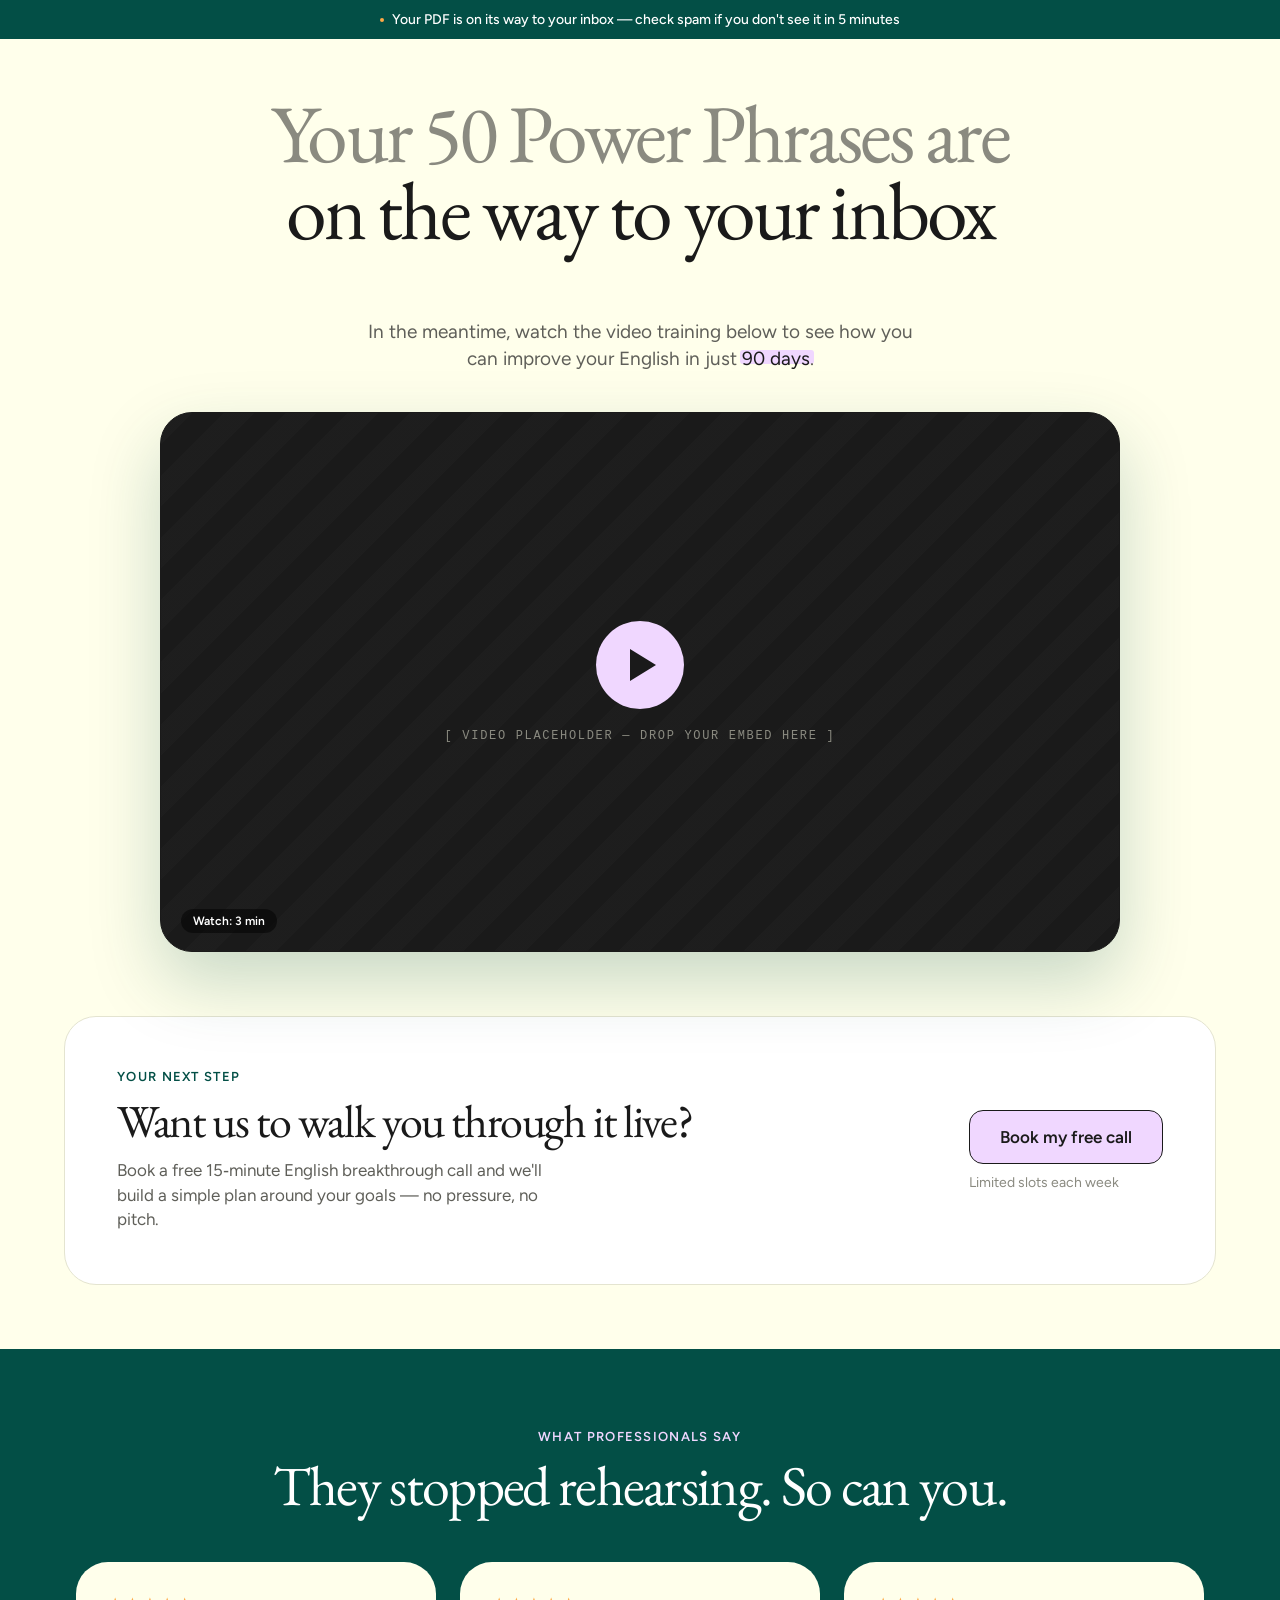
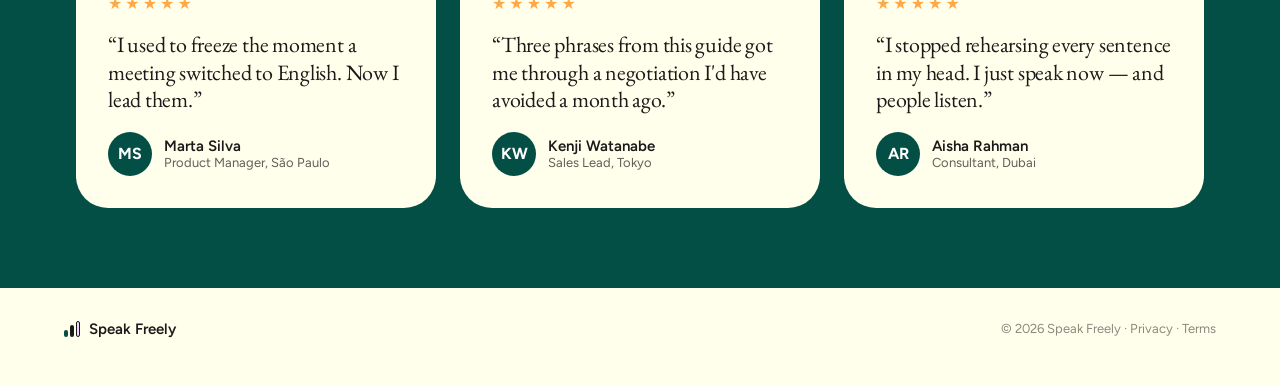
==== 50-power-phrases-thank-you/index.html @ 9af1ce73 "Restructure funnel URLs to descriptive paths Move each page into a folder so Vercel serves it at a c" ====
<!DOCTYPE html>
<html lang="en">
<head>
<meta charset="utf-8" />
<meta name="viewport" content="width=device-width, initial-scale=1" />
<title>You're in — Speak Freely</title>
<meta name="description" content="Your PDF is on its way. Watch this quick video first, then book your free English breakthrough call." />
<link rel="preconnect" href="https://fonts.googleapis.com" />
<link rel="preconnect" href="https://fonts.gstatic.com" crossorigin />
<link href="https://fonts.googleapis.com/css2?family=EB+Garamond:ital,wght@0,400;0,500;1,400&family=Figtree:wght@400;500;600;700&display=swap" rel="stylesheet" />
<link rel="stylesheet" href="/styles.css" />
<style>
  /* Survey popup: wider panel, minimal padding, scrolls if taller than viewport */
  .modal-panel--survey {
    max-width: 620px;
    padding: 44px 16px 16px;
    max-height: 92vh;
    overflow-y: auto;
  }
  .modal-panel--survey iframe { display: block; width: 100%; border: none; min-height: 480px; }
</style>
<!-- Agenci.io external tracking -->
<script
  src="https://app.englishwithsamar.com/js/external-tracking.js"
  data-tracking-id="tk_37529f232c7f46e1adb16443847253c5"></script>
</head>
<body>

  <!-- Announcement banner -->
  <div class="announcement-bar">
    <span class="announcement-bar__dot"></span>
    <span>Your PDF is on its way to your inbox — check spam if you don't see it in 5 minutes</span>
  </div>

  <!-- Hero -->
  <section class="hero hero--centered">
    <h1 class="hero__headline">
      <span class="tone-muted">Your 50 Power Phrases are </span><span class="tone-ink">on the way to your inbox</span>
    </h1>
    <p class="hero__subtext">In the meantime, watch the video training below to see how you can improve your English in just <span class="tone-ink highlight">90 days<span class="highlight__mark"></span></span>.</p>
  </section>

  <!-- Video placeholder -->
  <section class="video-section">
    <div class="video-card">
      <div class="video-card__stripes"></div>
      <div class="video-card__center">
        <button type="button" class="play-button" aria-label="Play video">
          <span class="play-button__icon"></span>
        </button>
        <div class="video-card__label">[ video placeholder — drop your embed here ]</div>
      </div>
      <div class="video-card__duration">Watch: 3 min</div>
    </div>
  </section>

  <!-- Primary CTA -->
  <section class="container cta-section">
    <div class="cta-card">
      <div class="cta-card__copy">
        <div class="eyebrow cta-card__eyebrow">Your next step</div>
        <h2 class="cta-card__heading">Want us to walk you through it live?</h2>
        <p class="cta-card__text">Book a free 15‑minute English breakthrough call and we'll build a simple plan around your goals — no pressure, no pitch.</p>
      </div>
      <div class="cta-card__action">
        <button type="button" class="btn btn--primary btn--xl" data-open-survey>Book my free call</button>
        <span class="cta-card__slots">Limited slots each week</span>
      </div>
    </div>
  </section>

  <!-- Testimonials -->
  <section class="band-teal">
    <div class="band-teal__inner">
      <div class="band-teal__head">
        <div class="band-teal__eyebrow">What professionals say</div>
        <h2 class="band-teal__heading">They stopped rehearsing. So can you.</h2>
      </div>
      <div class="testimonial-grid">
        <figure class="testimonial-card">
          <div class="testimonial-card__stars">&#9733;&#9733;&#9733;&#9733;&#9733;</div>
          <blockquote class="testimonial-card__quote">&#8220;I used to freeze the moment a meeting switched to English. Now I lead them.&#8221;</blockquote>
          <figcaption class="testimonial-card__author">
            <span class="testimonial-card__avatar">MS</span>
            <span>
              <span class="testimonial-card__name">Marta Silva</span>
              <span class="testimonial-card__role">Product Manager, S&#227;o Paulo</span>
            </span>
          </figcaption>
        </figure>
        <figure class="testimonial-card">
          <div class="testimonial-card__stars">&#9733;&#9733;&#9733;&#9733;&#9733;</div>
          <blockquote class="testimonial-card__quote">&#8220;Three phrases from this guide got me through a negotiation I'd have avoided a month ago.&#8221;</blockquote>
          <figcaption class="testimonial-card__author">
            <span class="testimonial-card__avatar">KW</span>
            <span>
              <span class="testimonial-card__name">Kenji Watanabe</span>
              <span class="testimonial-card__role">Sales Lead, Tokyo</span>
            </span>
          </figcaption>
        </figure>
        <figure class="testimonial-card">
          <div class="testimonial-card__stars">&#9733;&#9733;&#9733;&#9733;&#9733;</div>
          <blockquote class="testimonial-card__quote">&#8220;I stopped rehearsing every sentence in my head. I just speak now — and people listen.&#8221;</blockquote>
          <figcaption class="testimonial-card__author">
            <span class="testimonial-card__avatar">AR</span>
            <span>
              <span class="testimonial-card__name">Aisha Rahman</span>
              <span class="testimonial-card__role">Consultant, Dubai</span>
            </span>
          </figcaption>
        </figure>
      </div>
    </div>
  </section>

  <!-- Footer -->
  <footer class="site-footer">
    <span class="brand">
      <span class="brand-mark"><span></span><span></span><span></span></span>
      Speak Freely
    </span>
    <div class="site-footer__meta">&#169; 2026 Speak Freely &#183; Privacy &#183; Terms</div>
  </footer>

  <!-- Booking survey popup -->
  <div class="modal-overlay" id="survey-modal" data-backdrop-close>
    <div class="modal-panel modal-panel--survey">
      <button type="button" class="modal-close" aria-label="Close" data-close-survey>&#215;</button>
      <iframe src="https://app.englishwithsamar.com/widget/survey/qlJQNj9iGqK8BM5xyDX7"
        style="border:none;width:100%;" scrolling="no"
        id="qlJQNj9iGqK8BM5xyDX7" title="survey"></iframe>
    </div>
  </div>
  <script src="https://app.englishwithsamar.com/js/form_embed.js"></script>
  <script>
    (function () {
      var modal = document.getElementById('survey-modal');
      function openSurvey() { modal.classList.add('is-open'); document.body.style.overflow = 'hidden'; }
      function closeSurvey() { modal.classList.remove('is-open'); document.body.style.overflow = ''; }

      document.querySelectorAll('[data-open-survey]').forEach(function (el) {
        el.addEventListener('click', openSurvey);
      });
      document.querySelectorAll('[data-close-survey]').forEach(function (el) {
        el.addEventListener('click', closeSurvey);
      });
      modal.addEventListener('click', function (e) { if (e.target === modal) closeSurvey(); });
      document.addEventListener('keydown', function (e) {
        if (e.key === 'Escape' && modal.classList.contains('is-open')) closeSurvey();
      });
    })();
  </script>

</body>
</html>
---- styles.css ----
/* Wispr Flow editorial system — shared styles for the Speak Freely lead-magnet funnel */

:root {
  --color-cream: #ffffeb;
  --color-ink: #1a1a1a;
  --color-white: #ffffff;
  --color-stone: #e4e4d0;
  --color-graphite: #8a8a80;
  --color-smoke: #5f5f59;
  --color-teal: #034f46;
  --color-lavender: #f0d7ff;
  --color-amber: #ffa946;

  --font-sans: 'Figtree', system-ui, -apple-system, BlinkMacSystemFont, "Segoe UI", Roboto, sans-serif;
  --font-serif: 'EB Garamond', serif;

  --radius-btn: 14px;
  --radius-card: 32px;
  --radius-badge: 1000px;
  --radius-modal: 24px;
  --radius-book: 20px;
  --radius-list-item: 16px;
}

* { box-sizing: border-box; }
html, body { margin: 0; padding: 0; }
body {
  background: var(--color-cream);
  color: var(--color-ink);
  font-family: var(--font-sans);
  overflow-x: hidden;
  -webkit-font-smoothing: antialiased;
}
a { color: inherit; }
button { font-family: inherit; }

.container {
  max-width: 1200px;
  margin: 0 auto;
  padding: 0 24px;
}

/* Animations */
@keyframes floatOrb {
  0%, 100% { transform: translateY(0) rotate(0deg); }
  50% { transform: translateY(-14px) rotate(6deg); }
}
@keyframes spinSlow {
  from { transform: rotate(0deg); }
  to { transform: rotate(360deg); }
}
@keyframes wavePulse {
  0%, 100% { transform: scaleY(0.35); }
  50% { transform: scaleY(1); }
}
@keyframes pulsePlay {
  0%, 100% { transform: scale(1); box-shadow: 0 0 0 0 rgba(240, 215, 255, .5); }
  50% { transform: scale(1.05); box-shadow: 0 0 0 18px rgba(240, 215, 255, 0); }
}

/* Announcement banner */
.announcement-bar {
  background: var(--color-teal);
  color: var(--color-white);
  font-size: 14px;
  font-weight: 500;
  text-align: center;
  padding: 11px 20px;
  display: flex;
  align-items: center;
  justify-content: center;
  gap: 8px;
}
.announcement-bar__muted { opacity: .75; }
.announcement-bar__dot {
  width: 4px;
  height: 4px;
  border-radius: 50%;
  background: var(--color-amber);
  display: inline-block;
  flex-shrink: 0;
}

/* Nav */
.nav-wrap { padding: 18px 24px 0; }
.navbar {
  max-width: 1200px;
  margin: 0 auto;
  background: var(--color-white);
  border: 1px solid var(--color-stone);
  border-radius: var(--radius-btn);
  box-shadow: 0 2px 8px rgba(0, 0, 0, .06);
  display: flex;
  align-items: center;
  justify-content: space-between;
  padding: 10px 12px 10px 18px;
}
.brand {
  display: flex;
  align-items: center;
  gap: 9px;
  font-weight: 600;
  font-size: 17px;
  text-decoration: none;
  color: var(--color-ink);
}
.brand-mark {
  display: flex;
  align-items: flex-end;
  gap: 2.5px;
  height: 18px;
}
.brand-mark span {
  width: 4px;
  border-radius: 2px;
  display: block;
}
.brand-mark span:nth-child(1) { height: 8px; background: var(--color-teal); }
.brand-mark span:nth-child(2) { height: 14px; background: var(--color-ink); }
.brand-mark span:nth-child(3) { height: 18px; background: var(--color-lavender); border: 1px solid var(--color-ink); }

.site-footer .brand { font-size: 15px; }
.site-footer .brand-mark { height: 16px; }
.site-footer .brand-mark span { width: 3.5px; }
.site-footer .brand-mark span:nth-child(1) { height: 7px; }
.site-footer .brand-mark span:nth-child(2) { height: 12px; }
.site-footer .brand-mark span:nth-child(3) { height: 16px; }

/* Buttons */
.btn {
  font-family: inherit;
  font-weight: 600;
  border-radius: var(--radius-btn);
  cursor: pointer;
  text-decoration: none;
  display: inline-flex;
  align-items: center;
  justify-content: center;
  border: 1px solid var(--color-ink);
}
.btn--primary {
  background: var(--color-lavender);
  color: var(--color-ink);
}
.btn--ghost {
  background: transparent;
  color: var(--color-ink);
}
.btn--sm { padding: 10px 18px; font-size: 14px; }
.btn--lg { padding: 16px 28px; font-size: 17px; }
.btn--xl { padding: 16px 30px; font-size: 17px; }
.btn--block { width: 100%; height: 54px; margin-top: 4px; }

/* Badges */
.badge-outline {
  display: inline-flex;
  align-items: center;
  gap: 8px;
  border: 1px solid var(--color-ink);
  border-radius: var(--radius-badge);
  padding: 6px 14px;
  font-size: 13px;
  font-weight: 600;
  letter-spacing: .08em;
  text-transform: uppercase;
}
.badge-outline__dot {
  width: 7px;
  height: 7px;
  border-radius: 50%;
  background: var(--color-teal);
  display: inline-block;
  flex-shrink: 0;
}
.badge-fill {
  display: inline-flex;
  align-items: center;
  gap: 9px;
  background: var(--color-teal);
  color: var(--color-white);
  border-radius: var(--radius-badge);
  padding: 8px 16px;
  font-size: 13px;
  font-weight: 600;
  letter-spacing: .06em;
  text-transform: uppercase;
}
.badge-fill__check {
  width: 18px;
  height: 18px;
  border-radius: 50%;
  background: var(--color-lavender);
  color: var(--color-ink);
  display: flex;
  align-items: center;
  justify-content: center;
  font-size: 12px;
  font-weight: 700;
  flex-shrink: 0;
}

.eyebrow {
  font-size: 13px;
  font-weight: 600;
  letter-spacing: .1em;
  text-transform: uppercase;
  color: var(--color-teal);
}

/* Headline helpers */
h1, h2, h3 {
  font-family: var(--font-serif);
  font-weight: 400;
  margin: 0;
}
.tone-muted { color: var(--color-graphite); }
.tone-ink { color: var(--color-ink); }
.highlight {
  position: relative;
  white-space: nowrap;
}
.highlight__mark {
  position: absolute;
  left: -2px;
  right: -4px;
  bottom: 6px;
  height: 14px;
  background: var(--color-lavender);
  z-index: -1;
  border-radius: 3px;
}

/* Hero */
.hero {
  display: flex;
  flex-wrap: wrap;
  align-items: center;
  gap: 48px;
  padding: 56px 24px 40px;
}
.hero__copy { flex: 1 1 440px; min-width: 300px; }
.hero__headline {
  font-size: clamp(42px, 6vw, 76px);
  line-height: .95;
  letter-spacing: -0.03em;
  margin: 0 0 24px;
}
.hero__subtext {
  font-size: 19px;
  line-height: 1.4;
  color: var(--color-smoke);
  max-width: 520px;
  margin: 0 0 30px;
}
.hero__actions {
  display: flex;
  flex-wrap: wrap;
  align-items: center;
  gap: 14px;
}
.hero__note {
  font-size: 14px;
  color: var(--color-graphite);
}

/* Book mockup */
.hero__visual {
  flex: 1 1 360px;
  min-width: 280px;
  display: flex;
  justify-content: center;
  position: relative;
}
.book-orb {
  position: absolute;
  width: 340px;
  height: 340px;
  border-radius: 1600px;
  background: var(--color-lavender);
  z-index: 0;
  animation: floatOrb 9s ease-in-out infinite;
}
.book-orbit-text {
  position: absolute;
  top: -6px;
  right: 14px;
  width: 96px;
  height: 96px;
  z-index: 2;
  animation: spinSlow 26s linear infinite;
}
.book-cover {
  position: relative;
  z-index: 1;
  width: 260px;
  aspect-ratio: 130 / 172;
  background: var(--color-ink);
  border-radius: var(--radius-book);
  box-shadow: 0 30px 60px rgba(3, 79, 70, .28);
  display: flex;
  flex-direction: column;
  justify-content: space-between;
  padding: 26px 22px;
  color: var(--color-white);
}
.book-cover__top {
  display: flex;
  align-items: center;
  justify-content: space-between;
}
.book-cover__label {
  font-size: 11px;
  font-weight: 600;
  letter-spacing: .14em;
  text-transform: uppercase;
  color: var(--color-lavender);
}
.book-cover__wave {
  width: 26px;
  height: 26px;
  display: flex;
  align-items: flex-end;
  justify-content: center;
  gap: 2px;
}
.book-cover__wave span {
  width: 3px;
  border-radius: 2px;
  animation: wavePulse 1.2s ease-in-out infinite;
}
.book-cover__wave span:nth-child(1) { height: 9px; background: var(--color-amber); }
.book-cover__wave span:nth-child(2) { height: 16px; background: var(--color-lavender); animation-delay: .2s; }
.book-cover__wave span:nth-child(3) { height: 12px; background: var(--color-white); animation-delay: .4s; }
.book-cover__title {
  font-family: var(--font-serif);
  font-size: 34px;
  line-height: .98;
  letter-spacing: -0.02em;
  margin-bottom: 10px;
}
.book-cover__subtitle {
  font-size: 13px;
  color: var(--color-graphite);
  line-height: 1.4;
}

/* What's inside */
.inside-section {
  display: flex;
  flex-wrap: wrap;
  gap: 48px;
  padding: 40px 24px 64px;
}
.inside__intro { flex: 1 1 300px; min-width: 260px; }
.inside__eyebrow { margin-bottom: 16px; }
.inside__heading {
  font-size: clamp(34px, 4.4vw, 52px);
  line-height: 1.0;
  letter-spacing: -0.03em;
  margin: 0 0 20px;
}
.inside__text {
  font-size: 17px;
  line-height: 1.45;
  color: var(--color-smoke);
  max-width: 420px;
  margin: 0;
}
.benefits-list {
  flex: 1 1 420px;
  min-width: 300px;
  list-style: none;
  padding: 0;
  margin: 0;
  display: flex;
  flex-direction: column;
  gap: 12px;
}
.benefits-list li {
  display: flex;
  gap: 16px;
  align-items: flex-start;
  background: var(--color-white);
  border: 1px solid var(--color-stone);
  border-radius: var(--radius-list-item);
  padding: 18px 20px;
}
.benefit-check {
  flex-shrink: 0;
  width: 26px;
  height: 26px;
  border-radius: 50%;
  background: var(--color-teal);
  color: var(--color-white);
  display: flex;
  align-items: center;
  justify-content: center;
  font-size: 14px;
  font-weight: 700;
}
.benefit-text {
  font-size: 16px;
  line-height: 1.4;
  color: var(--color-ink);
}

/* Dark band */
.band-dark {
  background: var(--color-ink);
  color: var(--color-white);
}
.band-dark__inner {
  max-width: 1000px;
  margin: 0 auto;
  padding: 80px 24px;
  text-align: center;
}
.band-dark__heading {
  font-size: clamp(36px, 5.2vw, 66px);
  line-height: 1.0;
  letter-spacing: -0.03em;
  margin: 0 0 26px;
}
.band-dark__text {
  font-size: 19px;
  line-height: 1.45;
  color: var(--color-graphite);
  max-width: 600px;
  margin: 0 auto 36px;
}
.band-dark__caption {
  font-size: 14px;
  color: var(--color-smoke);
  margin-top: 14px;
}

/* Footer */
.site-footer {
  max-width: 1200px;
  margin: 0 auto;
  padding: 32px 24px 48px;
  display: flex;
  flex-wrap: wrap;
  gap: 12px;
  align-items: center;
  justify-content: space-between;
}
.site-footer__meta {
  font-size: 13px;
  color: var(--color-graphite);
}

/* Modal */
.modal-overlay {
  position: fixed;
  inset: 0;
  background: rgba(26, 26, 26, .55);
  z-index: 9999;
  display: none;
  align-items: center;
  justify-content: center;
  padding: 20px;
}
.modal-overlay.is-open { display: flex; }
.modal-panel {
  background: var(--color-cream);
  border: 1px solid var(--color-ink);
  border-radius: var(--radius-modal);
  max-width: 440px;
  width: 100%;
  padding: 32px 28px;
  position: relative;
}
.modal-close {
  position: absolute;
  top: 14px;
  right: 16px;
  border: none;
  background: transparent;
  font-size: 26px;
  line-height: 1;
  cursor: pointer;
  color: var(--color-graphite);
}
.modal-eyebrow { margin-bottom: 10px; }
.modal-title {
  font-size: 30px;
  line-height: 1.0;
  letter-spacing: -0.02em;
  margin: 0 0 8px;
}
.modal-text {
  font-size: 15px;
  line-height: 1.4;
  color: var(--color-smoke);
  margin: 0 0 20px;
}
.modal-form {
  display: flex;
  flex-direction: column;
  gap: 10px;
}
.form-input {
  height: 50px;
  border: 1px solid var(--color-graphite);
  border-radius: var(--radius-btn);
  padding: 0 16px;
  font-size: 16px;
  font-family: inherit;
  background: var(--color-white);
  color: var(--color-ink);
  width: 100%;
}
.form-note {
  font-size: 12px;
  color: var(--color-graphite);
  text-align: center;
  margin: 6px 0 0;
}

/* Thank-you: video card */
.video-section { padding: 8px 24px 24px; }
.video-card {
  max-width: 960px;
  margin: 0 auto;
  position: relative;
  width: 100%;
  aspect-ratio: 16 / 9;
  background: var(--color-ink);
  border-radius: var(--radius-card);
  overflow: hidden;
  border: 1px solid var(--color-ink);
  box-shadow: 0 30px 70px rgba(3, 79, 70, .22);
}
.video-card__stripes {
  position: absolute;
  inset: 0;
  background: repeating-linear-gradient(135deg, #202020 0, #202020 22px, #1a1a1a 22px, #1a1a1a 44px);
  opacity: .6;
}
.video-card__center {
  position: absolute;
  inset: 0;
  display: flex;
  flex-direction: column;
  align-items: center;
  justify-content: center;
  gap: 20px;
}
.play-button {
  width: 88px;
  height: 88px;
  border-radius: 50%;
  border: none;
  background: var(--color-lavender);
  cursor: pointer;
  display: flex;
  align-items: center;
  justify-content: center;
  animation: pulsePlay 2.4s ease-in-out infinite;
}
.play-button__icon {
  width: 0;
  height: 0;
  border-top: 16px solid transparent;
  border-bottom: 16px solid transparent;
  border-left: 26px solid var(--color-ink);
  margin-left: 6px;
  display: block;
}
.video-card__label {
  font-family: ui-monospace, monospace;
  font-size: 12px;
  letter-spacing: .14em;
  text-transform: uppercase;
  color: var(--color-graphite);
}
.video-card__duration {
  position: absolute;
  left: 20px;
  bottom: 18px;
  background: rgba(0, 0, 0, .5);
  color: var(--color-white);
  font-size: 12px;
  font-weight: 600;
  padding: 5px 12px;
  border-radius: var(--radius-badge);
}

/* Thank-you: CTA card */
.cta-section { padding: 40px 24px 64px; }
.cta-card {
  background: var(--color-white);
  border: 1px solid var(--color-stone);
  border-radius: var(--radius-card);
  padding: clamp(28px, 5vw, 52px);
  display: flex;
  flex-wrap: wrap;
  align-items: center;
  gap: 32px;
  justify-content: space-between;
}
.cta-card__copy { flex: 1 1 360px; min-width: 280px; }
.cta-card__eyebrow { margin-bottom: 14px; }
.cta-card__heading {
  font-size: clamp(30px, 3.8vw, 46px);
  line-height: 1.0;
  letter-spacing: -0.03em;
  margin: 0 0 14px;
}
.cta-card__text {
  font-size: 17px;
  line-height: 1.45;
  color: var(--color-smoke);
  max-width: 440px;
  margin: 0;
}
.cta-card__action {
  flex: 0 0 auto;
  display: flex;
  flex-direction: column;
  align-items: flex-start;
  gap: 10px;
}
.cta-card__slots {
  font-size: 14px;
  color: var(--color-graphite);
}

/* Thank-you: testimonials */
.band-teal {
  background: var(--color-teal);
  color: var(--color-white);
}
.band-teal__inner {
  max-width: 1200px;
  margin: 0 auto;
  padding: 80px 24px;
}
.band-teal__head {
  text-align: center;
  margin-bottom: 48px;
}
.band-teal__eyebrow {
  font-size: 13px;
  font-weight: 600;
  letter-spacing: .1em;
  text-transform: uppercase;
  color: var(--color-lavender);
  margin-bottom: 14px;
}
.band-teal__heading {
  font-size: clamp(34px, 4.6vw, 56px);
  line-height: 1.0;
  letter-spacing: -0.03em;
  margin: 0;
}
.testimonial-grid {
  display: flex;
  flex-wrap: wrap;
  gap: 24px;
  justify-content: center;
}
.testimonial-card {
  flex: 1 1 300px;
  max-width: 360px;
  min-width: 260px;
  background: var(--color-cream);
  color: var(--color-ink);
  border-radius: var(--radius-card);
  padding: 32px;
  margin: 0;
  display: flex;
  flex-direction: column;
  gap: 18px;
}
.testimonial-card__stars {
  color: var(--color-amber);
  font-size: 16px;
  letter-spacing: 3px;
}
.testimonial-card__quote {
  font-family: var(--font-serif);
  font-size: 22px;
  line-height: 1.25;
  letter-spacing: -0.01em;
  margin: 0;
  color: var(--color-ink);
}
.testimonial-card__author {
  display: flex;
  align-items: center;
  gap: 12px;
  margin-top: auto;
}
.testimonial-card__avatar {
  width: 44px;
  height: 44px;
  border-radius: 50%;
  background: var(--color-teal);
  color: var(--color-white);
  display: flex;
  align-items: center;
  justify-content: center;
  font-weight: 700;
  font-size: 16px;
  flex-shrink: 0;
}
.testimonial-card__name {
  display: block;
  font-weight: 600;
  font-size: 15px;
}
.testimonial-card__role {
  display: block;
  font-size: 13px;
  color: var(--color-smoke);
}

/* Thank-you hero */
.hero--centered {
  max-width: 820px;
  margin: 0 auto;
  padding: 56px 24px 32px;
  text-align: center;
}
.hero--centered .hero__headline {
  font-size: clamp(44px, 6.4vw, 82px);
  line-height: .94;
  letter-spacing: -0.035em;
  margin: 0 0 22px;
}
.hero--centered .hero__subtext {
  max-width: 560px;
  margin: 0 auto;
}

@media (max-width: 640px) {
  .cta-card__action { align-items: stretch; width: 100%; }
  .cta-card__action .btn { width: 100%; }
}
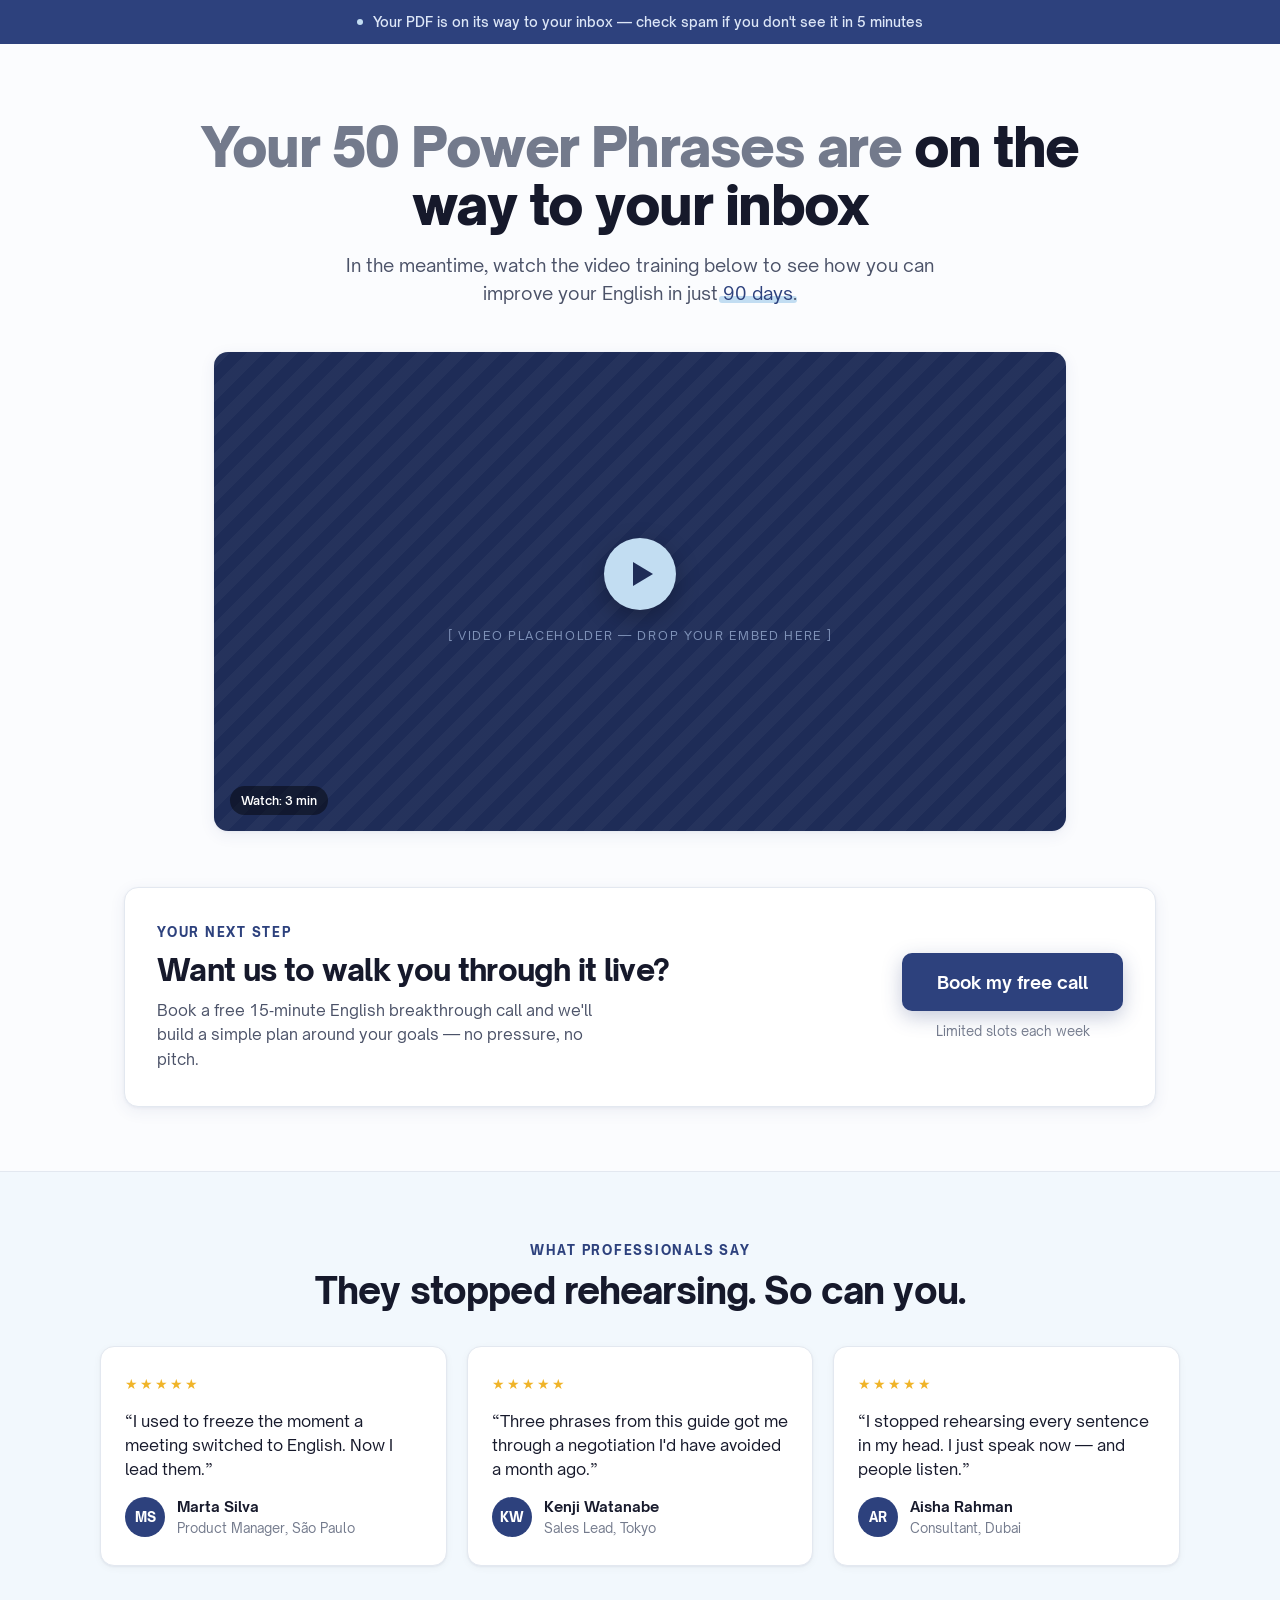
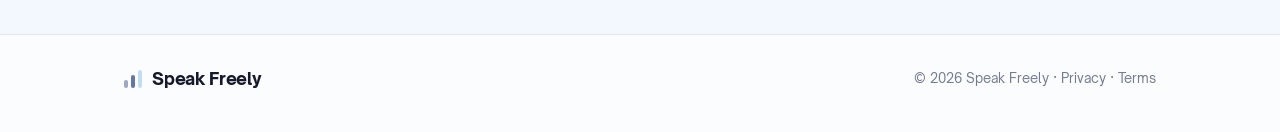
==== commit 78e3b201: "Rebrand funnel to English With Samar design system Replace the cream/teal editorial look with the br" ====
--- a/50-power-phrases-thank-you/index.html
+++ b/50-power-phrases-thank-you/index.html
@@ -5,20 +5,9 @@
 <meta name="viewport" content="width=device-width, initial-scale=1" />
 <title>You're in — Speak Freely</title>
 <meta name="description" content="Your PDF is on its way. Watch this quick video first, then book your free English breakthrough call." />
-<link rel="preconnect" href="https://fonts.googleapis.com" />
-<link rel="preconnect" href="https://fonts.gstatic.com" crossorigin />
-<link href="https://fonts.googleapis.com/css2?family=EB+Garamond:ital,wght@0,400;0,500;1,400&family=Figtree:wght@400;500;600;700&display=swap" rel="stylesheet" />
+<link rel="preload" href="/assets/fonts/OpenSauceSans-Regular.woff2" as="font" type="font/woff2" crossorigin />
+<link rel="preload" href="/assets/fonts/OpenSauceSans-Black.woff2" as="font" type="font/woff2" crossorigin />
 <link rel="stylesheet" href="/styles.css" />
-<style>
-  /* Survey popup: wider panel, minimal padding, scrolls if taller than viewport */
-  .modal-panel--survey {
-    max-width: 620px;
-    padding: 44px 16px 16px;
-    max-height: 92vh;
-    overflow-y: auto;
-  }
-  .modal-panel--survey iframe { display: block; width: 100%; border: none; min-height: 480px; }
-</style>
 <!-- Agenci.io external tracking -->
 <script
   src="https://app.englishwithsamar.com/js/external-tracking.js"
--- a/styles.css
+++ b/styles.css
@@ -1,460 +1,519 @@
-/* Wispr Flow editorial system — shared styles for the Speak Freely lead-magnet funnel */
-
+/* ==========================================================================
+   English With Samar — 50 Power Phrases funnel
+   Navy #2d417d · Sky blue #c2ddf2 · Off-white ground
+   Type: Open Sauce Sans (SIL OFL, self-hosted)
+   ========================================================================== */
+
+/* ---- Fonts ---------------------------------------------------------------- */
+@font-face {
+  font-family: "Open Sauce Sans";
+  src: url("/assets/fonts/OpenSauceSans-Regular.woff2") format("woff2");
+  font-weight: 400; font-style: normal; font-display: swap;
+}
+@font-face {
+  font-family: "Open Sauce Sans";
+  src: url("/assets/fonts/OpenSauceSans-Medium.woff2") format("woff2");
+  font-weight: 500; font-style: normal; font-display: swap;
+}
+@font-face {
+  font-family: "Open Sauce Sans";
+  src: url("/assets/fonts/OpenSauceSans-SemiBold.woff2") format("woff2");
+  font-weight: 600; font-style: normal; font-display: swap;
+}
+@font-face {
+  font-family: "Open Sauce Sans";
+  src: url("/assets/fonts/OpenSauceSans-Bold.woff2") format("woff2");
+  font-weight: 700; font-style: normal; font-display: swap;
+}
+@font-face {
+  font-family: "Open Sauce Sans";
+  src: url("/assets/fonts/OpenSauceSans-ExtraBold.woff2") format("woff2");
+  font-weight: 800; font-style: normal; font-display: swap;
+}
+@font-face {
+  font-family: "Open Sauce Sans";
+  src: url("/assets/fonts/OpenSauceSans-Black.woff2") format("woff2");
+  font-weight: 900; font-style: normal; font-display: swap;
+}
+
+/* ---- Tokens --------------------------------------------------------------- */
 :root {
-  --color-cream: #ffffeb;
-  --color-ink: #1a1a1a;
-  --color-white: #ffffff;
-  --color-stone: #e4e4d0;
-  --color-graphite: #8a8a80;
-  --color-smoke: #5f5f59;
-  --color-teal: #034f46;
-  --color-lavender: #f0d7ff;
-  --color-amber: #ffa946;
-
-  --font-sans: 'Figtree', system-ui, -apple-system, BlinkMacSystemFont, "Segoe UI", Roboto, sans-serif;
-  --font-serif: 'EB Garamond', serif;
-
-  --radius-btn: 14px;
-  --radius-card: 32px;
-  --radius-badge: 1000px;
-  --radius-modal: 24px;
-  --radius-book: 20px;
-  --radius-list-item: 16px;
-}
-
-* { box-sizing: border-box; }
-html, body { margin: 0; padding: 0; }
+  --navy:      #2d417d;
+  --navy-deep: #1e2c57;
+  --navy-soft: #4a5c94;
+  --sky:       #c2ddf2;
+  --sky-light: #e5f0fa;
+  --sky-tint:  #f2f8fd;
+
+  --white:     #ffffff;
+  --offwhite:  #fbfcfe;
+  --ink:       #16192b;
+  --slate:     #4b5268;
+  --muted:     #737a8c;
+  --line:      #e3e8f0;
+
+  --font-body: "Open Sauce Sans", -apple-system, BlinkMacSystemFont, "Segoe UI", Roboto, Helvetica, Arial, sans-serif;
+  /* Display face — swap to a licensed display font (e.g. Brastika) when available. */
+  --font-display: "Open Sauce Sans", -apple-system, BlinkMacSystemFont, "Segoe UI", Roboto, Helvetica, Arial, sans-serif;
+
+  --radius:      14px;
+  --radius-sm:   10px;
+  --radius-pill: 999px;
+  --shadow-sm:  0 1px 2px rgba(22,25,43,.05), 0 2px 8px rgba(22,25,43,.04);
+  --shadow-md:  0 4px 16px rgba(45,65,125,.08), 0 1px 3px rgba(45,65,125,.06);
+  --shadow-cta: 0 6px 20px rgba(45,65,125,.28);
+  --maxw: 1080px;
+}
+
+/* ---- Reset / base --------------------------------------------------------- */
+*, *::before, *::after { box-sizing: border-box; }
+html { -webkit-text-size-adjust: 100%; }
 body {
-  background: var(--color-cream);
-  color: var(--color-ink);
-  font-family: var(--font-sans);
-  overflow-x: hidden;
+  margin: 0;
+  background: var(--offwhite);
+  color: var(--ink);
+  font-family: var(--font-body);
+  font-size: 17px;
+  line-height: 1.6;
   -webkit-font-smoothing: antialiased;
-}
-a { color: inherit; }
-button { font-family: inherit; }
-
-.container {
-  max-width: 1200px;
-  margin: 0 auto;
-  padding: 0 24px;
-}
-
-/* Animations */
-@keyframes floatOrb {
-  0%, 100% { transform: translateY(0) rotate(0deg); }
-  50% { transform: translateY(-14px) rotate(6deg); }
-}
-@keyframes spinSlow {
-  from { transform: rotate(0deg); }
-  to { transform: rotate(360deg); }
-}
-@keyframes wavePulse {
-  0%, 100% { transform: scaleY(0.35); }
-  50% { transform: scaleY(1); }
-}
-@keyframes pulsePlay {
-  0%, 100% { transform: scale(1); box-shadow: 0 0 0 0 rgba(240, 215, 255, .5); }
-  50% { transform: scale(1.05); box-shadow: 0 0 0 18px rgba(240, 215, 255, 0); }
-}
-
-/* Announcement banner */
+  -moz-osx-font-smoothing: grayscale;
+}
+img { max-width: 100%; display: block; }
+h1, h2, h3 { font-family: var(--font-display); margin: 0; }
+
+.container { width: 100%; max-width: var(--maxw); margin: 0 auto; padding: 0 24px; }
+
+/* ---- Announcement bar ----------------------------------------------------- */
 .announcement-bar {
-  background: var(--color-teal);
-  color: var(--color-white);
-  font-size: 14px;
+  background: var(--navy);
+  color: #dce6f7;
+  font-size: 13.5px;
   font-weight: 500;
   text-align: center;
   padding: 11px 20px;
   display: flex;
   align-items: center;
   justify-content: center;
-  gap: 8px;
-}
-.announcement-bar__muted { opacity: .75; }
+  gap: 10px;
+  flex-wrap: wrap;
+}
+.announcement-bar__muted { color: #9fb3d9; }
 .announcement-bar__dot {
-  width: 4px;
-  height: 4px;
-  border-radius: 50%;
-  background: var(--color-amber);
-  display: inline-block;
-  flex-shrink: 0;
-}
-
-/* Nav */
+  width: 6px; height: 6px; border-radius: 50%;
+  background: var(--sky); flex: none;
+}
+
+/* ---- Nav ------------------------------------------------------------------ */
 .nav-wrap { padding: 18px 24px 0; }
 .navbar {
-  max-width: 1200px;
+  max-width: var(--maxw);
   margin: 0 auto;
-  background: var(--color-white);
-  border: 1px solid var(--color-stone);
-  border-radius: var(--radius-btn);
-  box-shadow: 0 2px 8px rgba(0, 0, 0, .06);
+  background: var(--white);
+  border: 1px solid var(--line);
+  border-radius: var(--radius-pill);
+  box-shadow: var(--shadow-sm);
+  padding: 12px 14px 12px 22px;
   display: flex;
   align-items: center;
   justify-content: space-between;
-  padding: 10px 12px 10px 18px;
+  gap: 16px;
 }
 .brand {
-  display: flex;
-  align-items: center;
-  gap: 9px;
-  font-weight: 600;
+  display: inline-flex;
+  align-items: center;
+  gap: 10px;
+  font-weight: 800;
   font-size: 17px;
+  letter-spacing: -.01em;
+  color: var(--ink);
+  white-space: nowrap;
+}
+.brand-mark { display: inline-flex; align-items: flex-end; gap: 3px; height: 18px; }
+.brand-mark span { width: 4px; border-radius: 2px; background: var(--navy); }
+.brand-mark span:nth-child(1) { height: 8px;  opacity: .45; }
+.brand-mark span:nth-child(2) { height: 13px; opacity: .72; }
+.brand-mark span:nth-child(3) { height: 18px; background: var(--sky); opacity: 1; }
+
+/* ---- Buttons -------------------------------------------------------------- */
+.btn {
+  display: inline-flex;
+  align-items: center;
+  justify-content: center;
+  font-family: var(--font-body);
+  font-weight: 700;
   text-decoration: none;
-  color: var(--color-ink);
-}
-.brand-mark {
-  display: flex;
-  align-items: flex-end;
-  gap: 2.5px;
-  height: 18px;
-}
-.brand-mark span {
-  width: 4px;
-  border-radius: 2px;
-  display: block;
-}
-.brand-mark span:nth-child(1) { height: 8px; background: var(--color-teal); }
-.brand-mark span:nth-child(2) { height: 14px; background: var(--color-ink); }
-.brand-mark span:nth-child(3) { height: 18px; background: var(--color-lavender); border: 1px solid var(--color-ink); }
-
-.site-footer .brand { font-size: 15px; }
-.site-footer .brand-mark { height: 16px; }
-.site-footer .brand-mark span { width: 3.5px; }
-.site-footer .brand-mark span:nth-child(1) { height: 7px; }
-.site-footer .brand-mark span:nth-child(2) { height: 12px; }
-.site-footer .brand-mark span:nth-child(3) { height: 16px; }
-
-/* Buttons */
-.btn {
-  font-family: inherit;
-  font-weight: 600;
-  border-radius: var(--radius-btn);
+  border: 1px solid transparent;
+  border-radius: var(--radius-sm);
   cursor: pointer;
-  text-decoration: none;
-  display: inline-flex;
-  align-items: center;
-  justify-content: center;
-  border: 1px solid var(--color-ink);
-}
+  transition: transform .12s ease, box-shadow .12s ease, background-color .12s ease;
+  white-space: nowrap;
+}
+.btn:active { transform: translateY(1px); }
 .btn--primary {
-  background: var(--color-lavender);
-  color: var(--color-ink);
-}
+  background: var(--navy);
+  color: #fff;
+  box-shadow: var(--shadow-cta);
+}
+.btn--primary:hover { background: var(--navy-deep); }
 .btn--ghost {
-  background: transparent;
-  color: var(--color-ink);
-}
-.btn--sm { padding: 10px 18px; font-size: 14px; }
-.btn--lg { padding: 16px 28px; font-size: 17px; }
-.btn--xl { padding: 16px 30px; font-size: 17px; }
-.btn--block { width: 100%; height: 54px; margin-top: 4px; }
-
-/* Badges */
+  background: var(--white);
+  color: var(--ink);
+  border-color: var(--line);
+}
+.btn--ghost:hover { border-color: var(--navy-soft); }
+.btn--sm { font-size: 14.5px; padding: 10px 18px; }
+.btn--lg { font-size: 17px;   padding: 15px 30px; }
+.btn--xl { font-size: 17.5px; padding: 17px 34px; width: 100%; max-width: 380px; }
+.btn--block { width: 100%; padding: 16px 24px; font-size: 17px; }
+
+/* ---- Eyebrow / badges ----------------------------------------------------- */
+.eyebrow {
+  font-size: 12.5px;
+  font-weight: 800;
+  letter-spacing: .14em;
+  text-transform: uppercase;
+  color: var(--navy);
+}
 .badge-outline {
   display: inline-flex;
   align-items: center;
   gap: 8px;
-  border: 1px solid var(--color-ink);
-  border-radius: var(--radius-badge);
-  padding: 6px 14px;
-  font-size: 13px;
-  font-weight: 600;
-  letter-spacing: .08em;
+  background: var(--sky-light);
+  color: var(--navy);
+  border: 1px solid #cfe3f6;
+  border-radius: var(--radius-pill);
+  padding: 7px 16px;
+  font-size: 12.5px;
+  font-weight: 800;
+  letter-spacing: .12em;
   text-transform: uppercase;
 }
-.badge-outline__dot {
-  width: 7px;
-  height: 7px;
-  border-radius: 50%;
-  background: var(--color-teal);
-  display: inline-block;
-  flex-shrink: 0;
-}
+.badge-outline__dot { width: 6px; height: 6px; border-radius: 50%; background: var(--navy); }
 .badge-fill {
   display: inline-flex;
   align-items: center;
   gap: 9px;
-  background: var(--color-teal);
-  color: var(--color-white);
-  border-radius: var(--radius-badge);
-  padding: 8px 16px;
-  font-size: 13px;
-  font-weight: 600;
-  letter-spacing: .06em;
+  background: var(--navy);
+  color: #fff;
+  border-radius: var(--radius-pill);
+  padding: 9px 20px 9px 12px;
+  font-size: 12.5px;
+  font-weight: 800;
+  letter-spacing: .12em;
   text-transform: uppercase;
 }
 .badge-fill__check {
-  width: 18px;
-  height: 18px;
-  border-radius: 50%;
-  background: var(--color-lavender);
-  color: var(--color-ink);
-  display: flex;
-  align-items: center;
-  justify-content: center;
-  font-size: 12px;
-  font-weight: 700;
-  flex-shrink: 0;
-}
-
-.eyebrow {
-  font-size: 13px;
-  font-weight: 600;
-  letter-spacing: .1em;
-  text-transform: uppercase;
-  color: var(--color-teal);
-}
-
-/* Headline helpers */
-h1, h2, h3 {
-  font-family: var(--font-serif);
-  font-weight: 400;
-  margin: 0;
-}
-.tone-muted { color: var(--color-graphite); }
-.tone-ink { color: var(--color-ink); }
-.highlight {
-  position: relative;
-  white-space: nowrap;
-}
+  width: 20px; height: 20px; border-radius: 50%;
+  background: var(--sky); color: var(--navy);
+  display: inline-flex; align-items: center; justify-content: center;
+  font-size: 12px; letter-spacing: 0;
+}
+
+/* ---- Type helpers --------------------------------------------------------- */
+.tone-muted { color: var(--muted); }
+.tone-ink   { color: var(--ink); }
+.tone-navy  { color: var(--navy); }
+.highlight { position: relative; white-space: nowrap; color: var(--navy); }
 .highlight__mark {
   position: absolute;
-  left: -2px;
-  right: -4px;
-  bottom: 6px;
-  height: 14px;
-  background: var(--color-lavender);
+  left: -4px; right: -4px; bottom: .04em;
+  height: .42em;
+  background: var(--sky);
+  border-radius: 3px;
   z-index: -1;
-  border-radius: 3px;
-}
-
-/* Hero */
+}
+
+/* ---- Hero ----------------------------------------------------------------- */
 .hero {
   display: flex;
   flex-wrap: wrap;
   align-items: center;
-  gap: 48px;
-  padding: 56px 24px 40px;
-}
-.hero__copy { flex: 1 1 440px; min-width: 300px; }
+  gap: 56px;
+  padding: 56px 24px 48px;
+  max-width: var(--maxw);
+  margin: 0 auto;
+}
+.hero__copy { flex: 1 1 460px; min-width: 300px; }
 .hero__headline {
-  font-size: clamp(42px, 6vw, 76px);
-  line-height: .95;
-  letter-spacing: -0.03em;
-  margin: 0 0 24px;
+  font-size: clamp(36px, 4.9vw, 56px);
+  line-height: 1.08;
+  letter-spacing: -.028em;
+  font-weight: 900;
+  margin: 20px 0 20px;
 }
 .hero__subtext {
-  font-size: 19px;
-  line-height: 1.4;
-  color: var(--color-smoke);
-  max-width: 520px;
+  font-size: 18px;
+  line-height: 1.55;
+  color: var(--slate);
+  max-width: 540px;
   margin: 0 0 30px;
 }
-.hero__actions {
-  display: flex;
-  flex-wrap: wrap;
-  align-items: center;
-  gap: 14px;
-}
-.hero__note {
-  font-size: 14px;
-  color: var(--color-graphite);
-}
-
-/* Book mockup */
+.hero__actions { display: flex; flex-wrap: wrap; align-items: center; gap: 16px; }
+.hero__note { font-size: 13.5px; color: var(--muted); }
+
+.hero--centered {
+  flex-direction: column;
+  text-align: center;
+  justify-content: center;
+  gap: 0;
+  padding: 56px 24px 36px;
+}
+.hero--centered .hero__headline {
+  font-size: clamp(34px, 5vw, 54px);
+  margin: 18px 0 18px;
+  max-width: 900px;
+}
+.hero--centered .hero__subtext { max-width: 620px; margin: 0 auto; }
+
+/* ---- Book cover ----------------------------------------------------------- */
 .hero__visual {
-  flex: 1 1 360px;
-  min-width: 280px;
-  display: flex;
+  flex: 0 1 380px;
+  min-width: 260px;
+  position: relative;
+  display: flex;
+  align-items: center;
   justify-content: center;
-  position: relative;
+  padding: 20px 0;
 }
 .book-orb {
   position: absolute;
-  width: 340px;
-  height: 340px;
-  border-radius: 1600px;
-  background: var(--color-lavender);
+  width: 300px; height: 300px;
+  border-radius: 50%;
+  background: radial-gradient(circle at 35% 30%, var(--sky) 0%, var(--sky-light) 55%, rgba(226,240,251,0) 72%);
   z-index: 0;
-  animation: floatOrb 9s ease-in-out infinite;
-}
-.book-orbit-text {
-  position: absolute;
-  top: -6px;
-  right: 14px;
-  width: 96px;
-  height: 96px;
-  z-index: 2;
-  animation: spinSlow 26s linear infinite;
 }
 .book-cover {
   position: relative;
   z-index: 1;
-  width: 260px;
-  aspect-ratio: 130 / 172;
-  background: var(--color-ink);
-  border-radius: var(--radius-book);
-  box-shadow: 0 30px 60px rgba(3, 79, 70, .28);
+  width: 250px;
+  aspect-ratio: 130 / 168;
+  border-radius: var(--radius);
+  background: linear-gradient(160deg, var(--navy) 0%, var(--navy-deep) 100%);
+  box-shadow: 0 18px 40px rgba(30,44,87,.32);
+  padding: 22px 20px;
   display: flex;
   flex-direction: column;
   justify-content: space-between;
-  padding: 26px 22px;
-  color: var(--color-white);
-}
-.book-cover__top {
-  display: flex;
-  align-items: center;
-  justify-content: space-between;
-}
+  color: #fff;
+}
+.book-cover__top { display: flex; align-items: center; justify-content: space-between; }
 .book-cover__label {
-  font-size: 11px;
-  font-weight: 600;
-  letter-spacing: .14em;
-  text-transform: uppercase;
-  color: var(--color-lavender);
-}
-.book-cover__wave {
-  width: 26px;
-  height: 26px;
-  display: flex;
-  align-items: flex-end;
-  justify-content: center;
-  gap: 2px;
-}
-.book-cover__wave span {
-  width: 3px;
-  border-radius: 2px;
-  animation: wavePulse 1.2s ease-in-out infinite;
-}
-.book-cover__wave span:nth-child(1) { height: 9px; background: var(--color-amber); }
-.book-cover__wave span:nth-child(2) { height: 16px; background: var(--color-lavender); animation-delay: .2s; }
-.book-cover__wave span:nth-child(3) { height: 12px; background: var(--color-white); animation-delay: .4s; }
+  font-size: 10.5px; font-weight: 800; letter-spacing: .16em;
+  text-transform: uppercase; color: var(--sky);
+}
+.book-cover__wave { display: inline-flex; align-items: flex-end; gap: 3px; height: 15px; }
+.book-cover__wave span { width: 3px; border-radius: 2px; background: var(--sky); }
+.book-cover__wave span:nth-child(1) { height: 6px;  opacity: .5; }
+.book-cover__wave span:nth-child(2) { height: 11px; opacity: .75; }
+.book-cover__wave span:nth-child(3) { height: 15px; }
 .book-cover__title {
-  font-family: var(--font-serif);
-  font-size: 34px;
-  line-height: .98;
-  letter-spacing: -0.02em;
-  margin-bottom: 10px;
-}
-.book-cover__subtitle {
-  font-size: 13px;
-  color: var(--color-graphite);
-  line-height: 1.4;
-}
-
-/* What's inside */
+  font-family: var(--font-display);
+  font-size: 25px; font-weight: 900; line-height: 1.1;
+  letter-spacing: -.02em; margin-bottom: 8px;
+}
+.book-cover__subtitle { font-size: 12.5px; line-height: 1.45; color: #b9cbe8; }
+
+/* ---- What's inside -------------------------------------------------------- */
 .inside-section {
   display: flex;
   flex-wrap: wrap;
   gap: 48px;
-  padding: 40px 24px 64px;
-}
-.inside__intro { flex: 1 1 300px; min-width: 260px; }
-.inside__eyebrow { margin-bottom: 16px; }
+  padding-top: 20px;
+  padding-bottom: 64px;
+  align-items: flex-start;
+}
+.inside__intro { flex: 1 1 320px; min-width: 280px; }
+.inside__eyebrow { margin-bottom: 12px; }
 .inside__heading {
-  font-size: clamp(34px, 4.4vw, 52px);
-  line-height: 1.0;
-  letter-spacing: -0.03em;
-  margin: 0 0 20px;
-}
-.inside__text {
-  font-size: 17px;
-  line-height: 1.45;
-  color: var(--color-smoke);
-  max-width: 420px;
-  margin: 0;
-}
+  font-size: clamp(26px, 3.1vw, 34px);
+  line-height: 1.16;
+  letter-spacing: -.022em;
+  font-weight: 800;
+  margin: 0 0 14px;
+}
+.inside__text { font-size: 16px; color: var(--slate); margin: 0; }
+
 .benefits-list {
-  flex: 1 1 420px;
+  flex: 1 1 460px;
   min-width: 300px;
   list-style: none;
-  padding: 0;
+  margin: 0; padding: 0;
+  display: flex; flex-direction: column; gap: 10px;
+}
+.benefits-list li {
+  display: flex;
+  align-items: flex-start;
+  gap: 13px;
+  background: var(--white);
+  border: 1px solid var(--line);
+  border-radius: var(--radius-sm);
+  padding: 15px 18px;
+  box-shadow: var(--shadow-sm);
+}
+.benefit-check {
+  flex: none;
+  width: 22px; height: 22px; margin-top: 1px;
+  border-radius: 50%;
+  background: var(--sky-light);
+  color: var(--navy);
+  display: inline-flex; align-items: center; justify-content: center;
+  font-size: 12px; font-weight: 800;
+}
+.benefit-text { font-size: 15.5px; line-height: 1.5; color: var(--ink); }
+
+/* ---- Dark band ------------------------------------------------------------ */
+.band-dark { background: var(--navy); padding: 72px 24px; }
+.band-dark__inner { max-width: 760px; margin: 0 auto; text-align: center; }
+.band-dark__heading {
+  font-size: clamp(27px, 3.6vw, 42px);
+  line-height: 1.14;
+  letter-spacing: -.025em;
+  font-weight: 900;
+  color: #fff;
+  margin: 0 0 16px;
+}
+.band-dark__heading .tone-muted { color: #93a8d0; }
+.band-dark__text {
+  font-size: 17px;
+  color: #c3d1ea;
+  max-width: 560px;
+  margin: 0 auto 28px;
+}
+.band-dark .btn--primary {
+  background: var(--sky);
+  color: var(--navy-deep);
+  box-shadow: 0 6px 20px rgba(0,0,0,.18);
+}
+.band-dark .btn--primary:hover { background: #d6e8f8; }
+.band-dark__caption { font-size: 13px; color: #93a8d0; margin-top: 14px; }
+
+/* ---- Video ---------------------------------------------------------------- */
+.video-section { max-width: 900px; margin: 0 auto; padding: 8px 24px 56px; }
+.video-card {
+  position: relative;
+  border-radius: var(--radius);
+  overflow: hidden;
+  background: var(--navy-deep);
+  aspect-ratio: 16 / 9;
+  box-shadow: var(--shadow-md);
+}
+.video-card__stripes {
+  position: absolute; inset: 0;
+  background: repeating-linear-gradient(135deg, rgba(255,255,255,.03) 0 12px, transparent 12px 24px);
+}
+.video-card__center {
+  position: absolute; inset: 0;
+  display: flex; flex-direction: column; align-items: center; justify-content: center; gap: 16px;
+}
+.play-button {
+  width: 72px; height: 72px; border-radius: 50%;
+  background: var(--sky); border: none; cursor: pointer;
+  display: inline-flex; align-items: center; justify-content: center;
+  box-shadow: 0 8px 24px rgba(0,0,0,.28);
+  transition: transform .12s ease;
+}
+.play-button:hover { transform: scale(1.05); }
+.play-button__icon {
+  width: 0; height: 0; margin-left: 5px;
+  border-left: 20px solid var(--navy-deep);
+  border-top: 12px solid transparent;
+  border-bottom: 12px solid transparent;
+}
+.video-card__label {
+  font-size: 12px; letter-spacing: .14em; text-transform: uppercase; color: #7f92b8;
+}
+.video-card__duration {
+  position: absolute; left: 16px; bottom: 16px;
+  background: rgba(0,0,0,.45); color: #fff;
+  font-size: 12px; font-weight: 600;
+  padding: 5px 11px; border-radius: var(--radius-pill);
+}
+.video-card iframe, .video-card video {
+  position: absolute; inset: 0; width: 100%; height: 100%; border: 0;
+}
+
+/* ---- CTA card ------------------------------------------------------------- */
+.cta-section { padding-bottom: 64px; }
+.cta-card {
+  background: var(--white);
+  border: 1px solid var(--line);
+  border-radius: var(--radius);
+  box-shadow: var(--shadow-md);
+  padding: 34px 32px;
+  display: flex;
+  flex-wrap: wrap;
+  align-items: center;
+  justify-content: space-between;
+  gap: 28px;
+}
+.cta-card__copy { flex: 1 1 380px; min-width: 280px; }
+.cta-card__eyebrow { margin-bottom: 10px; }
+.cta-card__heading {
+  font-size: clamp(23px, 2.7vw, 30px);
+  line-height: 1.18;
+  letter-spacing: -.022em;
+  font-weight: 800;
+  margin: 0 0 10px;
+}
+.cta-card__text { font-size: 15.5px; color: var(--slate); margin: 0; max-width: 460px; }
+.cta-card__action { flex: 0 1 auto; display: flex; flex-direction: column; align-items: center; gap: 10px; }
+.cta-card__slots { font-size: 13px; color: var(--muted); }
+
+/* ---- Testimonials --------------------------------------------------------- */
+.band-teal { background: var(--sky-tint); padding: 68px 24px; border-top: 1px solid var(--line); border-bottom: 1px solid var(--line); }
+.band-teal__inner { max-width: var(--maxw); margin: 0 auto; }
+.band-teal__head { text-align: center; margin-bottom: 34px; }
+.band-teal__eyebrow {
+  font-size: 12.5px; font-weight: 800; letter-spacing: .14em;
+  text-transform: uppercase; color: var(--navy); margin-bottom: 10px;
+}
+.band-teal__heading {
+  font-size: clamp(25px, 3.3vw, 36px);
+  line-height: 1.16; letter-spacing: -.024em; font-weight: 800; margin: 0;
+}
+.testimonial-grid {
+  display: grid;
+  grid-template-columns: repeat(auto-fit, minmax(280px, 1fr));
+  gap: 20px;
+}
+.testimonial-card {
+  background: var(--white);
+  border: 1px solid var(--line);
+  border-radius: var(--radius);
+  box-shadow: var(--shadow-sm);
+  padding: 26px 24px;
   margin: 0;
-  display: flex;
-  flex-direction: column;
-  gap: 12px;
-}
-.benefits-list li {
-  display: flex;
-  gap: 16px;
-  align-items: flex-start;
-  background: var(--color-white);
-  border: 1px solid var(--color-stone);
-  border-radius: var(--radius-list-item);
-  padding: 18px 20px;
-}
-.benefit-check {
-  flex-shrink: 0;
-  width: 26px;
-  height: 26px;
-  border-radius: 50%;
-  background: var(--color-teal);
-  color: var(--color-white);
-  display: flex;
-  align-items: center;
-  justify-content: center;
-  font-size: 14px;
-  font-weight: 700;
-}
-.benefit-text {
-  font-size: 16px;
-  line-height: 1.4;
-  color: var(--color-ink);
-}
-
-/* Dark band */
-.band-dark {
-  background: var(--color-ink);
-  color: var(--color-white);
-}
-.band-dark__inner {
-  max-width: 1000px;
+  display: flex; flex-direction: column; gap: 14px;
+}
+.testimonial-card__stars { color: #f0b429; font-size: 14px; letter-spacing: 2px; }
+.testimonial-card__quote { margin: 0; font-size: 16px; line-height: 1.5; color: var(--ink); }
+.testimonial-card__author { display: flex; align-items: center; gap: 12px; margin-top: auto; }
+.testimonial-card__avatar {
+  width: 40px; height: 40px; border-radius: 50%;
+  background: var(--navy); color: #fff;
+  display: inline-flex; align-items: center; justify-content: center;
+  font-size: 13px; font-weight: 800; flex: none;
+}
+.testimonial-card__name { display: block; font-size: 14.5px; font-weight: 700; }
+.testimonial-card__role { display: block; font-size: 13px; color: var(--muted); }
+
+/* ---- Footer --------------------------------------------------------------- */
+.site-footer {
+  max-width: var(--maxw);
   margin: 0 auto;
-  padding: 80px 24px;
-  text-align: center;
-}
-.band-dark__heading {
-  font-size: clamp(36px, 5.2vw, 66px);
-  line-height: 1.0;
-  letter-spacing: -0.03em;
-  margin: 0 0 26px;
-}
-.band-dark__text {
-  font-size: 19px;
-  line-height: 1.45;
-  color: var(--color-graphite);
-  max-width: 600px;
-  margin: 0 auto 36px;
-}
-.band-dark__caption {
-  font-size: 14px;
-  color: var(--color-smoke);
-  margin-top: 14px;
-}
-
-/* Footer */
-.site-footer {
-  max-width: 1200px;
-  margin: 0 auto;
-  padding: 32px 24px 48px;
-  display: flex;
+  padding: 30px 24px 40px;
+  display: flex;
+  align-items: center;
+  justify-content: space-between;
   flex-wrap: wrap;
-  gap: 12px;
-  align-items: center;
-  justify-content: space-between;
-}
-.site-footer__meta {
-  font-size: 13px;
-  color: var(--color-graphite);
-}
-
-/* Modal */
+  gap: 14px;
+}
+.site-footer__meta { font-size: 13px; color: var(--muted); }
+
+/* ---- Modal ---------------------------------------------------------------- */
 .modal-overlay {
-  position: fixed;
-  inset: 0;
-  background: rgba(26, 26, 26, .55);
+  position: fixed; inset: 0;
+  background: rgba(22,25,43,.55);
   z-index: 9999;
   display: none;
   align-items: center;
@@ -463,279 +522,90 @@
 }
 .modal-overlay.is-open { display: flex; }
 .modal-panel {
-  background: var(--color-cream);
-  border: 1px solid var(--color-ink);
-  border-radius: var(--radius-modal);
+  background: var(--white);
+  border-radius: var(--radius);
+  box-shadow: 0 24px 60px rgba(22,25,43,.28);
   max-width: 440px;
   width: 100%;
   padding: 32px 28px;
   position: relative;
+  max-height: 92vh;
+  overflow-y: auto;
 }
 .modal-close {
-  position: absolute;
-  top: 14px;
-  right: 16px;
-  border: none;
-  background: transparent;
-  font-size: 26px;
-  line-height: 1;
-  cursor: pointer;
-  color: var(--color-graphite);
-}
+  position: absolute; top: 12px; right: 14px;
+  border: none; background: transparent;
+  font-size: 26px; line-height: 1; cursor: pointer;
+  color: var(--muted);
+}
+.modal-close:hover { color: var(--ink); }
 .modal-eyebrow { margin-bottom: 10px; }
 .modal-title {
-  font-size: 30px;
-  line-height: 1.0;
-  letter-spacing: -0.02em;
-  margin: 0 0 8px;
-}
-.modal-text {
-  font-size: 15px;
-  line-height: 1.4;
-  color: var(--color-smoke);
-  margin: 0 0 20px;
-}
-.modal-form {
-  display: flex;
-  flex-direction: column;
-  gap: 10px;
-}
+  font-size: 27px; line-height: 1.14; letter-spacing: -.022em;
+  font-weight: 800; margin: 0 0 8px;
+}
+.modal-text { font-size: 15px; line-height: 1.5; color: var(--slate); margin: 0 0 20px; }
+.modal-form { display: flex; flex-direction: column; gap: 10px; }
 .form-input {
+  width: 100%;
   height: 50px;
-  border: 1px solid var(--color-graphite);
-  border-radius: var(--radius-btn);
-  padding: 0 16px;
+  border: 1px solid var(--line);
+  border-radius: var(--radius-sm);
+  padding: 0 15px;
+  font-family: var(--font-body);
   font-size: 16px;
-  font-family: inherit;
-  background: var(--color-white);
-  color: var(--color-ink);
-  width: 100%;
-}
-.form-note {
-  font-size: 12px;
-  color: var(--color-graphite);
-  text-align: center;
-  margin: 6px 0 0;
-}
-
-/* Thank-you: video card */
-.video-section { padding: 8px 24px 24px; }
-.video-card {
-  max-width: 960px;
-  margin: 0 auto;
-  position: relative;
-  width: 100%;
-  aspect-ratio: 16 / 9;
-  background: var(--color-ink);
-  border-radius: var(--radius-card);
-  overflow: hidden;
-  border: 1px solid var(--color-ink);
-  box-shadow: 0 30px 70px rgba(3, 79, 70, .22);
-}
-.video-card__stripes {
-  position: absolute;
-  inset: 0;
-  background: repeating-linear-gradient(135deg, #202020 0, #202020 22px, #1a1a1a 22px, #1a1a1a 44px);
-  opacity: .6;
-}
-.video-card__center {
-  position: absolute;
-  inset: 0;
-  display: flex;
-  flex-direction: column;
-  align-items: center;
-  justify-content: center;
-  gap: 20px;
-}
-.play-button {
-  width: 88px;
-  height: 88px;
-  border-radius: 50%;
-  border: none;
-  background: var(--color-lavender);
-  cursor: pointer;
-  display: flex;
-  align-items: center;
-  justify-content: center;
-  animation: pulsePlay 2.4s ease-in-out infinite;
-}
-.play-button__icon {
-  width: 0;
-  height: 0;
-  border-top: 16px solid transparent;
-  border-bottom: 16px solid transparent;
-  border-left: 26px solid var(--color-ink);
-  margin-left: 6px;
-  display: block;
-}
-.video-card__label {
-  font-family: ui-monospace, monospace;
-  font-size: 12px;
-  letter-spacing: .14em;
-  text-transform: uppercase;
-  color: var(--color-graphite);
-}
-.video-card__duration {
-  position: absolute;
-  left: 20px;
-  bottom: 18px;
-  background: rgba(0, 0, 0, .5);
-  color: var(--color-white);
-  font-size: 12px;
-  font-weight: 600;
-  padding: 5px 12px;
-  border-radius: var(--radius-badge);
-}
-
-/* Thank-you: CTA card */
-.cta-section { padding: 40px 24px 64px; }
-.cta-card {
-  background: var(--color-white);
-  border: 1px solid var(--color-stone);
-  border-radius: var(--radius-card);
-  padding: clamp(28px, 5vw, 52px);
-  display: flex;
-  flex-wrap: wrap;
-  align-items: center;
-  gap: 32px;
-  justify-content: space-between;
-}
-.cta-card__copy { flex: 1 1 360px; min-width: 280px; }
-.cta-card__eyebrow { margin-bottom: 14px; }
-.cta-card__heading {
-  font-size: clamp(30px, 3.8vw, 46px);
-  line-height: 1.0;
-  letter-spacing: -0.03em;
-  margin: 0 0 14px;
-}
-.cta-card__text {
-  font-size: 17px;
-  line-height: 1.45;
-  color: var(--color-smoke);
-  max-width: 440px;
-  margin: 0;
-}
-.cta-card__action {
-  flex: 0 0 auto;
-  display: flex;
-  flex-direction: column;
-  align-items: flex-start;
-  gap: 10px;
-}
-.cta-card__slots {
-  font-size: 14px;
-  color: var(--color-graphite);
-}
-
-/* Thank-you: testimonials */
-.band-teal {
-  background: var(--color-teal);
-  color: var(--color-white);
-}
-.band-teal__inner {
-  max-width: 1200px;
-  margin: 0 auto;
-  padding: 80px 24px;
-}
-.band-teal__head {
-  text-align: center;
-  margin-bottom: 48px;
-}
-.band-teal__eyebrow {
-  font-size: 13px;
-  font-weight: 600;
-  letter-spacing: .1em;
-  text-transform: uppercase;
-  color: var(--color-lavender);
-  margin-bottom: 14px;
-}
-.band-teal__heading {
-  font-size: clamp(34px, 4.6vw, 56px);
-  line-height: 1.0;
-  letter-spacing: -0.03em;
-  margin: 0;
-}
-.testimonial-grid {
-  display: flex;
-  flex-wrap: wrap;
-  gap: 24px;
-  justify-content: center;
-}
-.testimonial-card {
-  flex: 1 1 300px;
-  max-width: 360px;
-  min-width: 260px;
-  background: var(--color-cream);
-  color: var(--color-ink);
-  border-radius: var(--radius-card);
-  padding: 32px;
-  margin: 0;
-  display: flex;
-  flex-direction: column;
-  gap: 18px;
-}
-.testimonial-card__stars {
-  color: var(--color-amber);
-  font-size: 16px;
-  letter-spacing: 3px;
-}
-.testimonial-card__quote {
-  font-family: var(--font-serif);
-  font-size: 22px;
-  line-height: 1.25;
-  letter-spacing: -0.01em;
-  margin: 0;
-  color: var(--color-ink);
-}
-.testimonial-card__author {
-  display: flex;
-  align-items: center;
-  gap: 12px;
-  margin-top: auto;
-}
-.testimonial-card__avatar {
-  width: 44px;
-  height: 44px;
-  border-radius: 50%;
-  background: var(--color-teal);
-  color: var(--color-white);
-  display: flex;
-  align-items: center;
-  justify-content: center;
-  font-weight: 700;
-  font-size: 16px;
-  flex-shrink: 0;
-}
-.testimonial-card__name {
-  display: block;
-  font-weight: 600;
-  font-size: 15px;
-}
-.testimonial-card__role {
-  display: block;
-  font-size: 13px;
-  color: var(--color-smoke);
-}
-
-/* Thank-you hero */
-.hero--centered {
-  max-width: 820px;
-  margin: 0 auto;
-  padding: 56px 24px 32px;
-  text-align: center;
-}
-.hero--centered .hero__headline {
-  font-size: clamp(44px, 6.4vw, 82px);
-  line-height: .94;
-  letter-spacing: -0.035em;
-  margin: 0 0 22px;
-}
-.hero--centered .hero__subtext {
-  max-width: 560px;
-  margin: 0 auto;
-}
-
+  color: var(--ink);
+  background: var(--white);
+  transition: border-color .12s ease, box-shadow .12s ease;
+}
+.form-input::placeholder { color: #9aa1b3; }
+.form-input:focus {
+  outline: none;
+  border-color: var(--navy);
+  box-shadow: 0 0 0 3px rgba(45,65,125,.12);
+}
+.form-note { font-size: 12.5px; color: var(--muted); text-align: center; margin: 4px 0 0; }
+
+/* intl-tel-input fits the stacked inputs */
+.modal-form .iti { display: block; width: 100%; }
+.modal-form .iti__flag-container { z-index: 3; }
+.modal-form .iti--separate-dial-code .iti__selected-flag {
+  background: #f4f6fa;
+  border-radius: var(--radius-sm) 0 0 var(--radius-sm);
+}
+
+/* ---- Embeds (survey popup / calendar page) -------------------------------- */
+.modal-panel--survey { max-width: 620px; padding: 44px 16px 16px; }
+.modal-panel--survey iframe { display: block; width: 100%; border: none; min-height: 480px; }
+.booking-wrap { max-width: 860px; margin: 0 auto; padding: 8px 24px 56px; }
+.booking-wrap iframe { display: block; width: 100%; border: none; min-height: 640px; }
+
+/* ---- Responsive ----------------------------------------------------------- */
+@media (max-width: 860px) {
+  .hero { gap: 36px; padding-top: 44px; }
+  .hero__visual { order: -1; flex-basis: 100%; }
+  .book-cover { width: 210px; }
+  .book-orb { width: 250px; height: 250px; }
+}
 @media (max-width: 640px) {
-  .cta-card__action { align-items: stretch; width: 100%; }
-  .cta-card__action .btn { width: 100%; }
-}
+  body { font-size: 16px; }
+  .hero { padding: 34px 20px 36px; }
+  .hero__headline { font-size: clamp(30px, 8.2vw, 40px); }
+  .hero__subtext { font-size: 16.5px; }
+  .hero__actions { flex-direction: column; align-items: stretch; }
+  .hero__actions .btn { width: 100%; max-width: none; }
+  .hero__note { text-align: center; }
+  .inside-section { gap: 28px; padding-bottom: 48px; }
+  .band-dark { padding: 52px 20px; }
+  .band-teal { padding: 48px 20px; }
+  .cta-card { padding: 26px 22px; }
+  .cta-card__action { width: 100%; }
+  .cta-card__action .btn { width: 100%; max-width: none; }
+  .site-footer { justify-content: center; text-align: center; }
+  .modal-panel { padding: 28px 22px; }
+  .video-section { padding: 4px 20px 44px; }
+  .nav-wrap { padding: 14px 16px 0; }
+  .navbar { padding: 10px 10px 10px 16px; gap: 10px; }
+  .brand { font-size: 15.5px; }
+  .navbar .btn--sm { font-size: 13.5px; padding: 9px 14px; }
+}
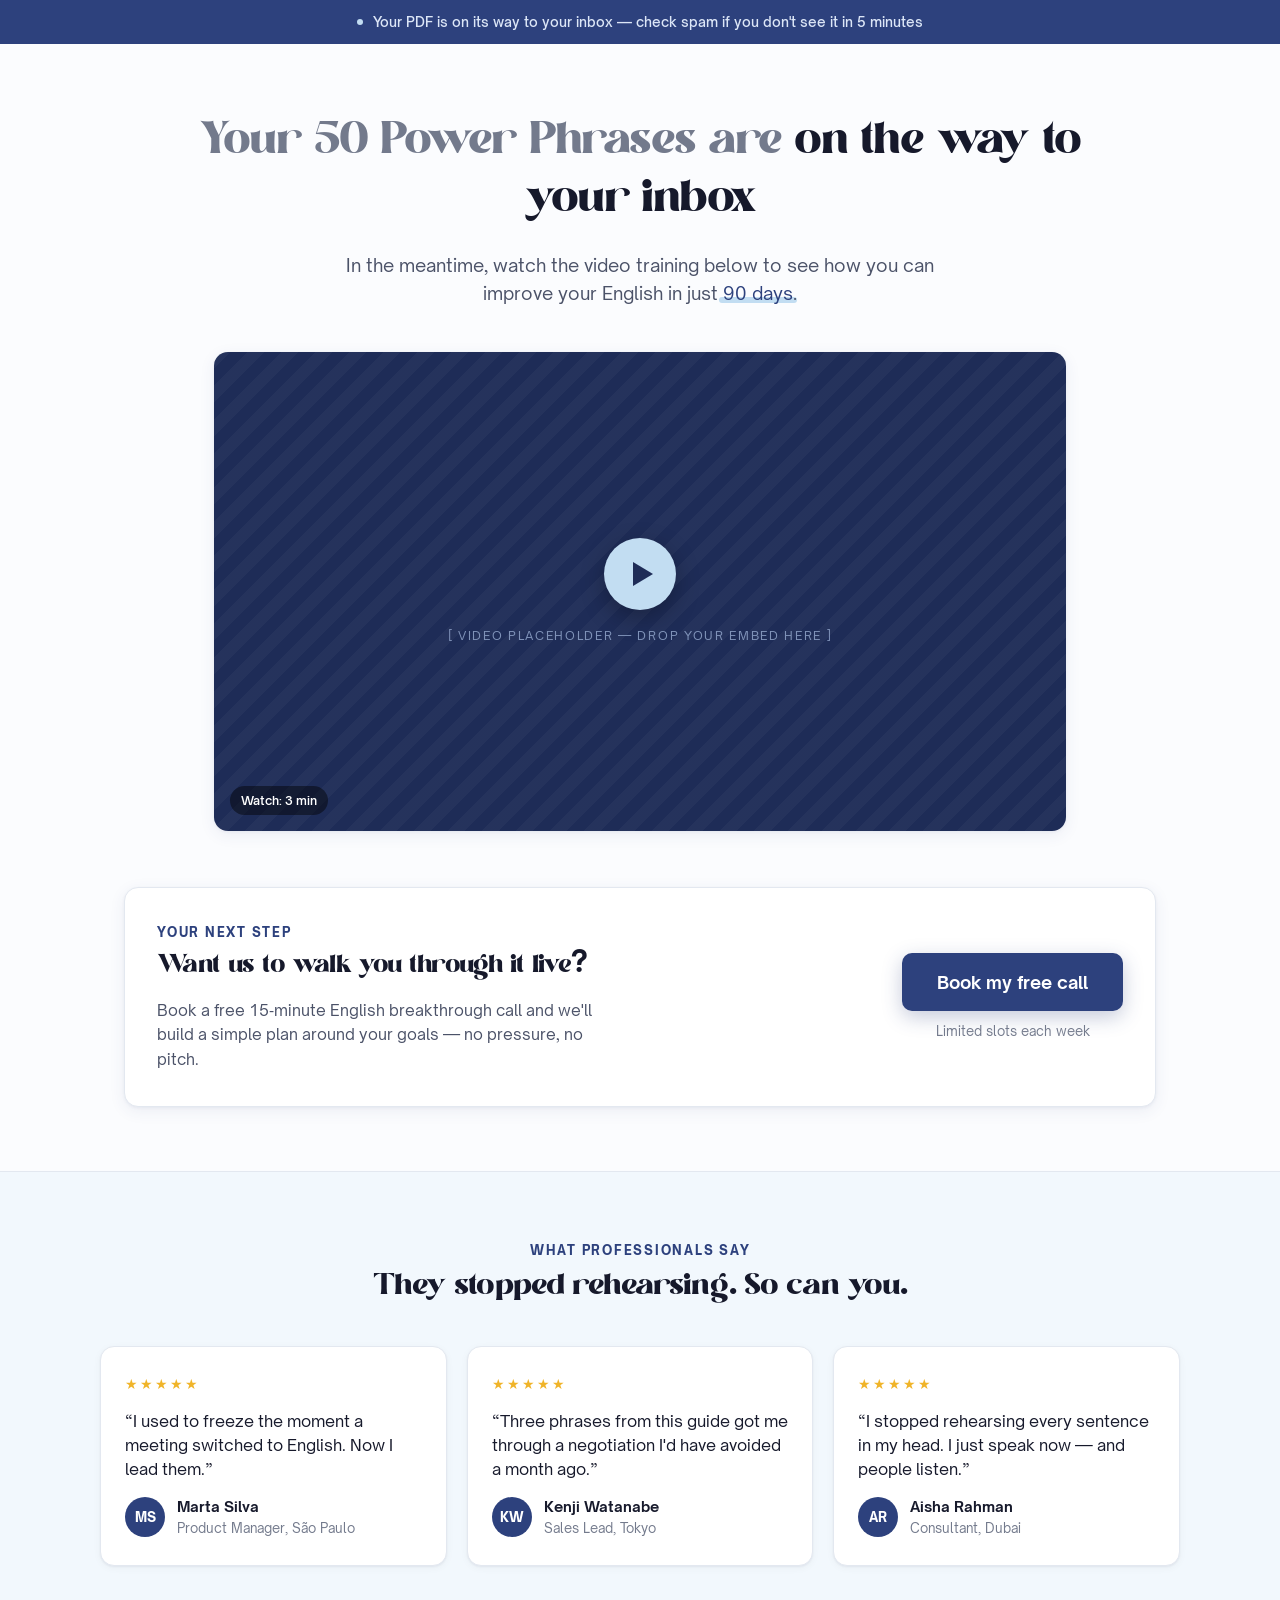
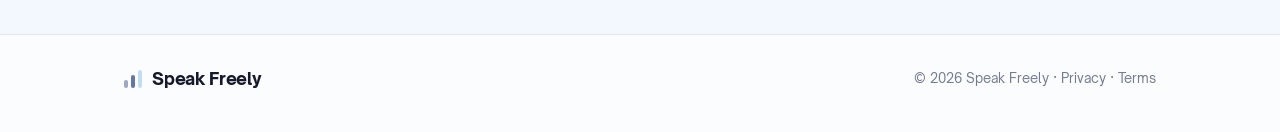
==== commit 467fcf7a: "Ship Brastika display face, add GTM, move tracking script to body end - Self-host Brastika Black as " ====
--- a/50-power-phrases-thank-you/index.html
+++ b/50-power-phrases-thank-you/index.html
@@ -3,17 +3,24 @@
 <head>
 <meta charset="utf-8" />
 <meta name="viewport" content="width=device-width, initial-scale=1" />
+<!-- Google Tag Manager -->
+<script>(function(w,d,s,l,i){w[l]=w[l]||[];w[l].push({'gtm.start':
+new Date().getTime(),event:'gtm.js'});var f=d.getElementsByTagName(s)[0],
+j=d.createElement(s),dl=l!='dataLayer'?'&l='+l:'';j.async=true;j.src=
+'https://www.googletagmanager.com/gtm.js?id='+i+dl;f.parentNode.insertBefore(j,f);
+})(window,document,'script','dataLayer','GTM-TP2X4FL4');</script>
+<!-- End Google Tag Manager -->
 <title>You're in — Speak Freely</title>
 <meta name="description" content="Your PDF is on its way. Watch this quick video first, then book your free English breakthrough call." />
 <link rel="preload" href="/assets/fonts/OpenSauceSans-Regular.woff2" as="font" type="font/woff2" crossorigin />
 <link rel="preload" href="/assets/fonts/OpenSauceSans-Black.woff2" as="font" type="font/woff2" crossorigin />
 <link rel="stylesheet" href="/styles.css" />
-<!-- Agenci.io external tracking -->
-<script
-  src="https://app.englishwithsamar.com/js/external-tracking.js"
-  data-tracking-id="tk_37529f232c7f46e1adb16443847253c5"></script>
 </head>
 <body>
+<!-- Google Tag Manager (noscript) -->
+<noscript><iframe src="https://www.googletagmanager.com/ns.html?id=GTM-TP2X4FL4"
+height="0" width="0" style="display:none;visibility:hidden"></iframe></noscript>
+<!-- End Google Tag Manager (noscript) -->
 
   <!-- Announcement banner -->
   <div class="announcement-bar">
@@ -141,5 +148,9 @@
     })();
   </script>
 
+<!-- Agenci.io external tracking -->
+<script
+  src="https://app.englishwithsamar.com/js/external-tracking.js"
+  data-tracking-id="tk_37529f232c7f46e1adb16443847253c5"></script>
 </body>
 </html>
--- a/styles.css
+++ b/styles.css
@@ -34,6 +34,12 @@
   font-family: "Open Sauce Sans";
   src: url("/assets/fonts/OpenSauceSans-Black.woff2") format("woff2");
   font-weight: 900; font-style: normal; font-display: swap;
+}
+/* Display face. Letters + digits only — punctuation falls back to Open Sauce. */
+@font-face {
+  font-family: "Brastika";
+  src: url("/assets/fonts/Brastika-Black.woff2") format("woff2");
+  font-weight: 400 900; font-style: normal; font-display: swap;
 }
 
 /* ---- Tokens --------------------------------------------------------------- */
@@ -53,8 +59,8 @@
   --line:      #e3e8f0;
 
   --font-body: "Open Sauce Sans", -apple-system, BlinkMacSystemFont, "Segoe UI", Roboto, Helvetica, Arial, sans-serif;
-  /* Display face — swap to a licensed display font (e.g. Brastika) when available. */
-  --font-display: "Open Sauce Sans", -apple-system, BlinkMacSystemFont, "Segoe UI", Roboto, Helvetica, Arial, sans-serif;
+  /* Brastika carries letters/digits; Open Sauce Sans backfills punctuation. */
+  --font-display: "Brastika", "Open Sauce Sans", -apple-system, BlinkMacSystemFont, "Segoe UI", Roboto, Helvetica, Arial, sans-serif;
 
   --radius:      14px;
   --radius-sm:   10px;
@@ -216,12 +222,15 @@
 .highlight { position: relative; white-space: nowrap; color: var(--navy); }
 .highlight__mark {
   position: absolute;
-  left: -4px; right: -4px; bottom: .04em;
-  height: .42em;
+  left: -4px; right: -4px;
+  bottom: .22em;          /* tuned to Brastika's high-sitting baseline */
+  height: .30em;
   background: var(--sky);
   border-radius: 3px;
   z-index: -1;
 }
+/* Body-font highlights (subtext, not display headings) sit lower */
+p .highlight__mark { bottom: .04em; height: .34em; }
 
 /* ---- Hero ----------------------------------------------------------------- */
 .hero {
